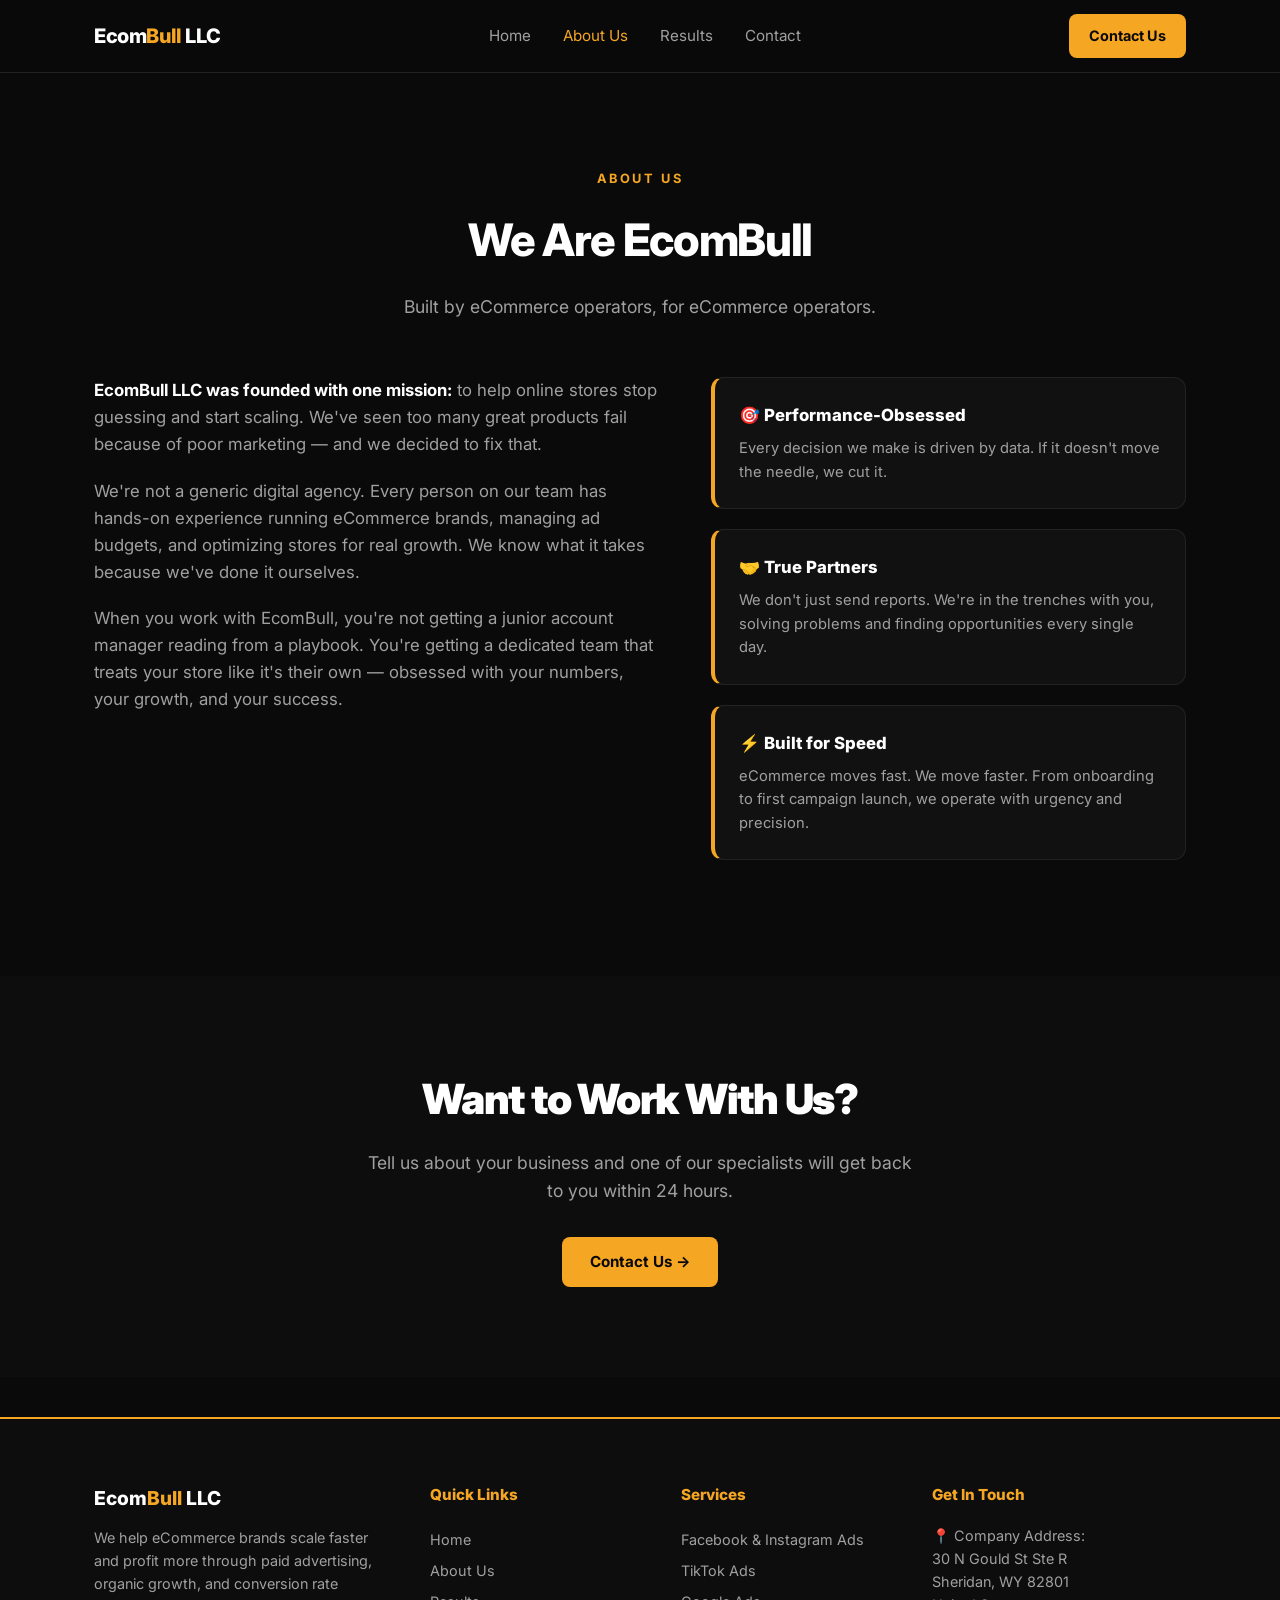
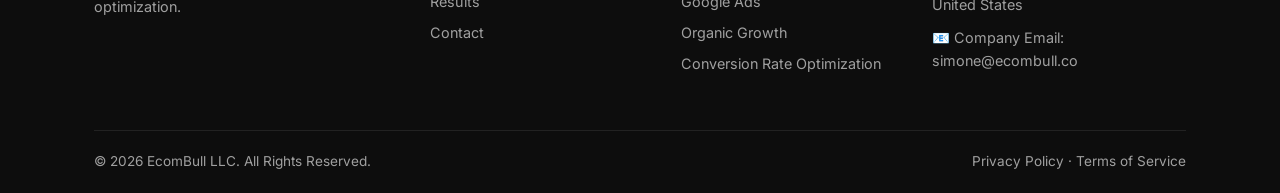
==== about.html @ 41df8f8f "Add files via upload" ====
<!DOCTYPE html>
<html lang="en">
<head>
  <meta charset="UTF-8">
  <meta name="viewport" content="width=device-width, initial-scale=1.0">
  <title>About Us — EcomBull LLC</title>
  <meta name="description" content="EcomBull LLC was founded with one mission: to help online stores stop guessing and start scaling. Built by eCommerce operators, for eCommerce operators.">
  <link rel="preconnect" href="https://fonts.googleapis.com">
  <link rel="preconnect" href="https://fonts.gstatic.com" crossorigin>
  <link href="https://fonts.googleapis.com/css2?family=Inter:wght@400;600;700;800;900&display=swap" rel="stylesheet">
  <link rel="stylesheet" href="style.css">
</head>
<body>

<!-- ============ NAVIGATION ============ -->
<nav class="nav">
  <div class="container nav-inner">
    <a href="index.html" class="nav-logo">Ecom<span>Bull</span> LLC</a>
    <ul class="nav-links" id="navLinks">
      <li><a href="index.html">Home</a></li>
      <li><a href="about.html" class="active">About Us</a></li>
      <li><a href="results.html">Results</a></li>
      <li><a href="contact.html">Contact</a></li>
    </ul>
    <a href="contact.html" class="btn btn-primary nav-cta">Contact Us</a>
    <button class="nav-toggle" id="navToggle" aria-label="Open menu">☰</button>
  </div>
</nav>

<!-- ============ ABOUT ============ -->
<section class="section">
  <div class="container">
    <span class="label">About Us</span>
    <h2 class="heading">We Are EcomBull</h2>
    <p class="subheading">Built by eCommerce operators, for eCommerce operators.</p>

    <div class="about-grid">
      <div class="about-text">
        <p><strong>EcomBull LLC was founded with one mission:</strong> to help online stores stop guessing and start scaling. We've seen too many great products fail because of poor marketing — and we decided to fix that.</p>
        <p>We're not a generic digital agency. Every person on our team has hands-on experience running eCommerce brands, managing ad budgets, and optimizing stores for real growth. We know what it takes because we've done it ourselves.</p>
        <p>When you work with EcomBull, you're not getting a junior account manager reading from a playbook. You're getting a dedicated team that treats your store like it's their own — obsessed with your numbers, your growth, and your success.</p>
      </div>

      <div>
        <div class="value-card">
          <h3>🎯 Performance-Obsessed</h3>
          <p>Every decision we make is driven by data. If it doesn't move the needle, we cut it.</p>
        </div>
        <div class="value-card">
          <h3>🤝 True Partners</h3>
          <p>We don't just send reports. We're in the trenches with you, solving problems and finding opportunities every single day.</p>
        </div>
        <div class="value-card">
          <h3>⚡ Built for Speed</h3>
          <p>eCommerce moves fast. We move faster. From onboarding to first campaign launch, we operate with urgency and precision.</p>
        </div>
      </div>
    </div>
  </div>
</section>

<!-- ============ FINAL CTA ============ -->
<section class="cta-section section-alt">
  <div class="container">
    <h2>Want to Work With Us?</h2>
    <p>Tell us about your business and one of our specialists will get back to you within 24 hours.</p>
    <a href="contact.html" class="btn btn-primary">Contact Us →</a>
  </div>
</section>

<!-- ============ FOOTER ============ -->
<footer class="footer">
  <div class="container">
    <div class="footer-grid">
      <div>
        <div class="footer-brand">Ecom<span>Bull</span> LLC</div>
        <p>We help eCommerce brands scale faster and profit more through paid advertising, organic growth, and conversion rate optimization.</p>
      </div>
      <div>
        <h4>Quick Links</h4>
        <ul>
          <li><a href="index.html">Home</a></li>
          <li><a href="about.html">About Us</a></li>
          <li><a href="results.html">Results</a></li>
          <li><a href="contact.html">Contact</a></li>
        </ul>
      </div>
      <div>
        <h4>Services</h4>
        <ul>
          <li><a href="index.html#services">Facebook &amp; Instagram Ads</a></li>
          <li><a href="index.html#services">TikTok Ads</a></li>
          <li><a href="index.html#services">Google Ads</a></li>
          <li><a href="index.html#services">Organic Growth</a></li>
          <li><a href="index.html#services">Conversion Rate Optimization</a></li>
        </ul>
      </div>
      <div>
        <h4>Get In Touch</h4>
        <p class="contact-line">📍 Company Address:<br>30 N Gould St Ste R<br>Sheridan, WY 82801<br>United States</p>
        <p class="contact-line">📧 Company Email:<br><a href="mailto:simone@ecombull.co">simone@ecombull.co</a></p>
      </div>
    </div>
    <div class="footer-bottom">
      <span>© 2026 EcomBull LLC. All Rights Reserved.</span>
      <span>Privacy Policy · Terms of Service</span>
    </div>
  </div>
</footer>

<script>
  document.getElementById('navToggle').addEventListener('click', function () {
    document.getElementById('navLinks').classList.toggle('open');
  });
</script>

</body>
</html>
---- style.css ----
/* ============ EcomBull LLC — Global Styles ============ */
:root {
  --bg: #0a0a0a;
  --card: #111111;
  --border: #222222;
  --accent: #f5a623;
  --text: #ffffff;
  --muted: #a0a0a0;
}

* { margin: 0; padding: 0; box-sizing: border-box; }

html { scroll-behavior: smooth; }

body {
  background: var(--bg);
  color: var(--text);
  font-family: 'Inter', -apple-system, BlinkMacSystemFont, sans-serif;
  line-height: 1.6;
}

a { color: inherit; text-decoration: none; }

.container { max-width: 1140px; margin: 0 auto; padding: 0 24px; }

/* ============ Navigation ============ */
.nav {
  position: sticky;
  top: 0;
  z-index: 100;
  background: rgba(10, 10, 10, 0.92);
  backdrop-filter: blur(10px);
  border-bottom: 1px solid var(--border);
}

.nav-inner {
  display: flex;
  align-items: center;
  justify-content: space-between;
  height: 72px;
}

.nav-logo { font-weight: 800; font-size: 1.25rem; letter-spacing: -0.02em; }
.nav-logo span { color: var(--accent); }

.nav-links { display: flex; gap: 32px; list-style: none; }
.nav-links a { color: var(--muted); font-size: 0.95rem; transition: color 0.2s; }
.nav-links a:hover, .nav-links a.active { color: var(--accent); }

.btn {
  display: inline-block;
  padding: 13px 28px;
  border-radius: 8px;
  font-weight: 700;
  font-size: 0.95rem;
  transition: all 0.25s;
  cursor: pointer;
  border: none;
}

.btn-primary { background: var(--accent); color: #0a0a0a; }
.btn-primary:hover { box-shadow: 0 0 24px rgba(245, 166, 35, 0.45); transform: translateY(-2px); }

.btn-outline { background: transparent; color: var(--text); border: 1.5px solid var(--border); }
.btn-outline:hover { border-color: var(--accent); color: var(--accent); }

.nav-cta { padding: 10px 20px; font-size: 0.9rem; }

.nav-toggle { display: none; background: none; border: none; color: var(--text); font-size: 1.6rem; cursor: pointer; }

/* ============ Sections ============ */
.section { padding: 96px 0; }
.section-alt { background: #0d0d0d; }

.label {
  display: block;
  text-align: center;
  color: var(--accent);
  font-size: 0.8rem;
  font-weight: 700;
  letter-spacing: 0.2em;
  text-transform: uppercase;
  margin-bottom: 16px;
}

.heading {
  text-align: center;
  font-size: clamp(1.8rem, 4vw, 2.8rem);
  font-weight: 800;
  letter-spacing: -0.03em;
  margin-bottom: 16px;
}

.subheading {
  text-align: center;
  color: var(--muted);
  font-size: 1.1rem;
  max-width: 640px;
  margin: 0 auto 56px;
}

/* ============ Hero ============ */
.hero { padding: 110px 0 80px; text-align: center; }

.hero h1 {
  font-size: clamp(2.3rem, 6vw, 4rem);
  font-weight: 900;
  letter-spacing: -0.04em;
  line-height: 1.12;
  margin-bottom: 24px;
}

.hero h1 .gold { color: var(--accent); }

.hero p {
  color: var(--muted);
  font-size: 1.15rem;
  max-width: 660px;
  margin: 0 auto 36px;
}

.hero-buttons { display: flex; gap: 16px; justify-content: center; flex-wrap: wrap; margin-bottom: 72px; }

/* ============ Stats ============ */
.stats { display: grid; grid-template-columns: repeat(4, 1fr); gap: 20px; }
.stats.three { grid-template-columns: repeat(3, 1fr); }

.stat-card {
  background: var(--card);
  border: 1px solid var(--border);
  border-top: 3px solid var(--accent);
  border-radius: 12px;
  padding: 28px 20px;
  text-align: center;
  transition: all 0.25s;
}

.stat-card:hover { box-shadow: 0 0 28px rgba(245, 166, 35, 0.18); }

.stat-number { font-size: 2.4rem; font-weight: 900; color: var(--accent); letter-spacing: -0.02em; }
.stat-label { color: var(--text); font-size: 0.95rem; margin-top: 6px; }

/* ============ Cards grid ============ */
.cards { display: grid; grid-template-columns: repeat(3, 1fr); gap: 24px; }

.card {
  background: var(--card);
  border: 1px solid var(--border);
  border-radius: 12px;
  padding: 28px;
  transition: all 0.25s;
}

.card:hover { border-color: var(--accent); box-shadow: 0 0 28px rgba(245, 166, 35, 0.15); }

.card-icon { font-size: 2rem; margin-bottom: 16px; }
.card h3 { font-size: 1.2rem; font-weight: 800; margin-bottom: 6px; }
.card .card-sub { color: var(--accent); font-size: 0.9rem; font-weight: 600; margin-bottom: 14px; }
.card p { color: var(--muted); font-size: 0.95rem; margin-bottom: 16px; }

.card ul { list-style: none; }
.card ul li { color: var(--muted); font-size: 0.9rem; padding: 4px 0; }
.card ul li::before { content: "✓ "; color: var(--accent); font-weight: 700; }

/* ============ Process steps ============ */
.steps { display: grid; grid-template-columns: repeat(4, 1fr); gap: 20px; }

.step {
  background: var(--card);
  border: 1px solid var(--border);
  border-top: 3px solid var(--accent);
  border-radius: 12px;
  padding: 28px 24px;
  transition: all 0.25s;
}

.step:hover { box-shadow: 0 0 28px rgba(245, 166, 35, 0.18); }

.step-number { font-size: 2.2rem; font-weight: 900; color: var(--accent); margin-bottom: 12px; }
.step h3 { font-size: 1.05rem; font-weight: 800; margin-bottom: 10px; }
.step p { color: var(--muted); font-size: 0.9rem; }

/* ============ Banner ============ */
.banner {
  background: var(--card);
  border-left: 4px solid var(--accent);
  border-radius: 12px;
  padding: 32px 36px;
  text-align: center;
  color: var(--muted);
  font-size: 1.05rem;
  margin-top: 56px;
}

/* ============ CTA section ============ */
.cta-section { text-align: center; padding: 90px 0; }
.cta-section h2 { font-size: clamp(1.8rem, 4vw, 2.6rem); font-weight: 900; letter-spacing: -0.03em; margin-bottom: 16px; }
.cta-section p { color: var(--muted); max-width: 560px; margin: 0 auto 32px; font-size: 1.1rem; }

/* ============ About ============ */
.about-grid { display: grid; grid-template-columns: 1.2fr 1fr; gap: 48px; align-items: start; }

.about-text p { color: var(--muted); font-size: 1.05rem; margin-bottom: 20px; }
.about-text p strong { color: var(--text); }

.value-card {
  background: var(--card);
  border: 1px solid var(--border);
  border-left: 4px solid var(--accent);
  border-radius: 12px;
  padding: 24px;
  margin-bottom: 20px;
}

.value-card h3 { font-size: 1.05rem; font-weight: 800; margin-bottom: 8px; }
.value-card p { color: var(--muted); font-size: 0.92rem; }

/* ============ Testimonials ============ */
.testimonials { display: grid; grid-template-columns: repeat(3, 1fr); gap: 24px; }

.testimonial {
  background: var(--card);
  border: 1px solid var(--border);
  border-radius: 12px;
  padding: 28px;
  display: flex;
  flex-direction: column;
  transition: all 0.25s;
}

.testimonial:hover { border-color: var(--accent); box-shadow: 0 0 28px rgba(245, 166, 35, 0.15); }

.testimonial .stars { color: var(--accent); font-size: 1.05rem; letter-spacing: 2px; margin-bottom: 14px; }
.testimonial blockquote { color: var(--muted); font-size: 0.95rem; flex: 1; margin-bottom: 20px; font-style: italic; }
.testimonial .author { font-weight: 700; font-size: 0.95rem; }
.testimonial .role { color: var(--muted); font-size: 0.85rem; }

.result-tag {
  display: inline-block;
  background: rgba(245, 166, 35, 0.12);
  color: var(--accent);
  font-size: 0.8rem;
  font-weight: 700;
  padding: 5px 12px;
  border-radius: 999px;
  margin-bottom: 14px;
  align-self: flex-start;
}

/* ============ Contact ============ */
.contact-grid { display: grid; grid-template-columns: 1fr 1.3fr; gap: 48px; align-items: start; }

.info-card {
  background: var(--card);
  border: 1px solid var(--border);
  border-left: 4px solid var(--accent);
  border-radius: 12px;
  padding: 24px;
  margin-bottom: 20px;
}

.info-card h3 { font-size: 1rem; font-weight: 800; margin-bottom: 8px; color: var(--accent); }
.info-card p { color: var(--muted); font-size: 0.95rem; }
.info-card a { color: var(--text); transition: color 0.2s; }
.info-card a:hover { color: var(--accent); }

.form-placeholder {
  background: var(--card);
  border: 1px dashed var(--border);
  border-radius: 12px;
  padding: 48px 32px;
  text-align: center;
  color: var(--muted);
}

/* ============ Footer ============ */
.footer {
  border-top: 2px solid var(--accent);
  background: #0d0d0d;
  padding: 64px 0 0;
  margin-top: 40px;
}

.footer-grid { display: grid; grid-template-columns: 1.4fr 1fr 1fr 1.2fr; gap: 40px; padding-bottom: 48px; }

.footer h4 { color: var(--accent); font-size: 0.95rem; font-weight: 800; margin-bottom: 16px; }
.footer-brand { font-weight: 800; font-size: 1.2rem; margin-bottom: 12px; }
.footer-brand span { color: var(--accent); }
.footer p, .footer li { color: var(--muted); font-size: 0.9rem; }
.footer ul { list-style: none; }
.footer ul li { padding: 4px 0; }
.footer ul li a:hover { color: var(--accent); }
.footer .contact-line { margin-bottom: 10px; }
.footer .contact-line a { color: var(--muted); }
.footer .contact-line a:hover { color: var(--accent); }

.footer-bottom {
  border-top: 1px solid var(--border);
  padding: 20px 0;
  display: flex;
  justify-content: space-between;
  flex-wrap: wrap;
  gap: 10px;
  color: var(--muted);
  font-size: 0.85rem;
}

/* ============ Responsive ============ */
@media (max-width: 900px) {
  .stats, .steps { grid-template-columns: repeat(2, 1fr); }
  .cards, .testimonials { grid-template-columns: 1fr 1fr; }
  .about-grid, .contact-grid { grid-template-columns: 1fr; }
  .footer-grid { grid-template-columns: 1fr 1fr; }
}

@media (max-width: 640px) {
  .nav-links { 
    display: none;
    position: absolute;
    top: 72px;
    left: 0;
    right: 0;
    background: #0d0d0d;
    border-bottom: 1px solid var(--border);
    flex-direction: column;
    gap: 0;
    padding: 12px 24px;
  }
  .nav-links.open { display: flex; }
  .nav-links li { padding: 10px 0; }
  .nav-toggle { display: block; }
  .nav-cta { display: none; }
  .stats, .stats.three, .steps, .cards, .testimonials, .footer-grid { grid-template-columns: 1fr; }
  .section { padding: 64px 0; }
  .hero { padding: 72px 0 56px; }
}
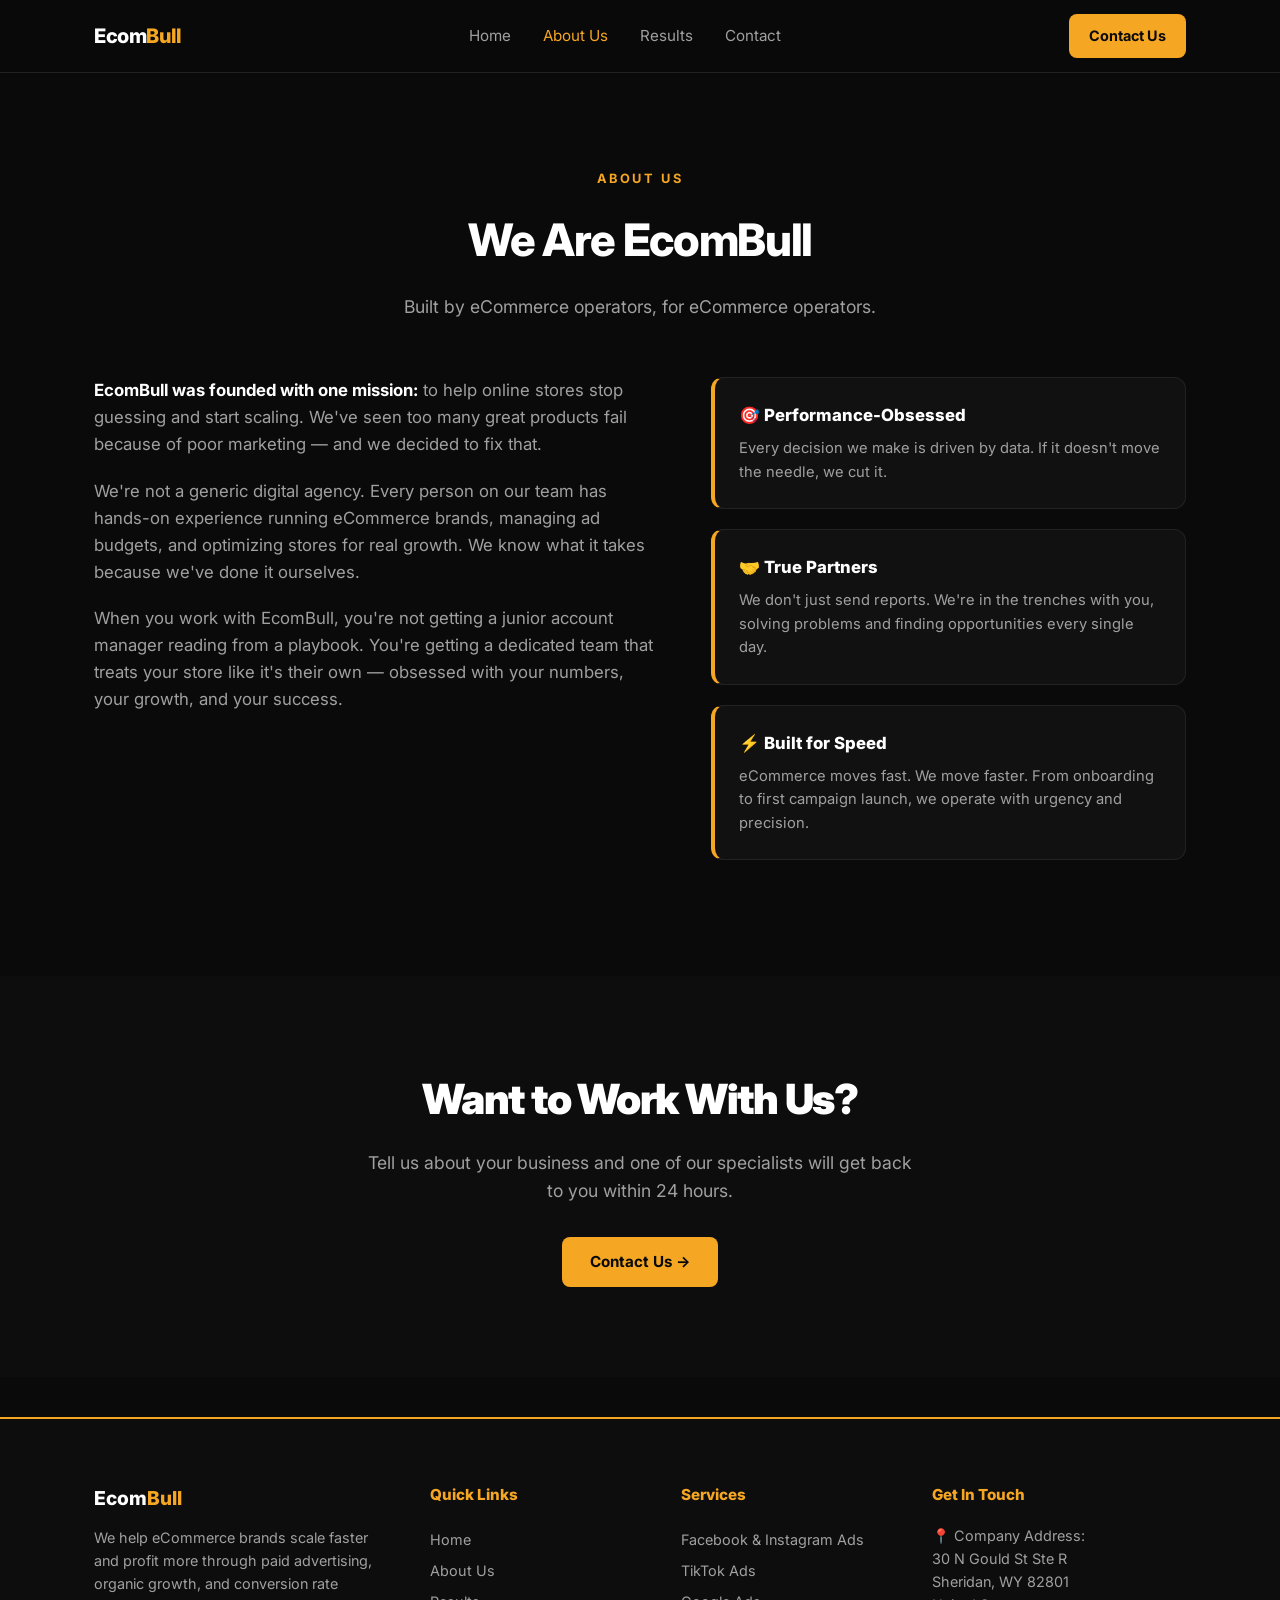
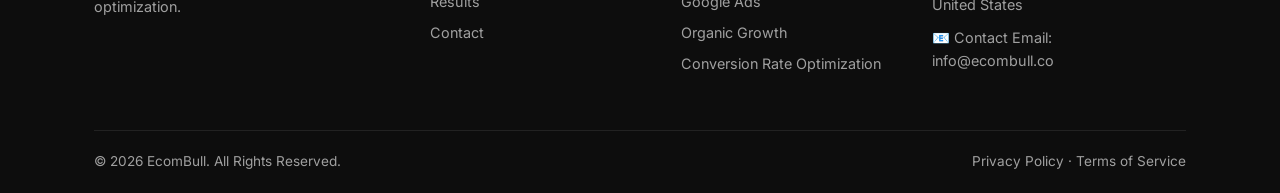
==== commit f755261a: "Add files via upload" ====
--- a/about.html
+++ b/about.html
@@ -3,8 +3,8 @@
 <head>
   <meta charset="UTF-8">
   <meta name="viewport" content="width=device-width, initial-scale=1.0">
-  <title>About Us — EcomBull LLC</title>
-  <meta name="description" content="EcomBull LLC was founded with one mission: to help online stores stop guessing and start scaling. Built by eCommerce operators, for eCommerce operators.">
+  <title>About Us — EcomBull</title>
+  <meta name="description" content="EcomBull was founded with one mission: to help online stores stop guessing and start scaling. Built by eCommerce operators, for eCommerce operators.">
   <link rel="preconnect" href="https://fonts.googleapis.com">
   <link rel="preconnect" href="https://fonts.gstatic.com" crossorigin>
   <link href="https://fonts.googleapis.com/css2?family=Inter:wght@400;600;700;800;900&display=swap" rel="stylesheet">
@@ -15,7 +15,7 @@
 <!-- ============ NAVIGATION ============ -->
 <nav class="nav">
   <div class="container nav-inner">
-    <a href="index.html" class="nav-logo">Ecom<span>Bull</span> LLC</a>
+    <a href="index.html" class="nav-logo">Ecom<span>Bull</span></a>
     <ul class="nav-links" id="navLinks">
       <li><a href="index.html">Home</a></li>
       <li><a href="about.html" class="active">About Us</a></li>
@@ -36,7 +36,7 @@
 
     <div class="about-grid">
       <div class="about-text">
-        <p><strong>EcomBull LLC was founded with one mission:</strong> to help online stores stop guessing and start scaling. We've seen too many great products fail because of poor marketing — and we decided to fix that.</p>
+        <p><strong>EcomBull was founded with one mission:</strong> to help online stores stop guessing and start scaling. We've seen too many great products fail because of poor marketing — and we decided to fix that.</p>
         <p>We're not a generic digital agency. Every person on our team has hands-on experience running eCommerce brands, managing ad budgets, and optimizing stores for real growth. We know what it takes because we've done it ourselves.</p>
         <p>When you work with EcomBull, you're not getting a junior account manager reading from a playbook. You're getting a dedicated team that treats your store like it's their own — obsessed with your numbers, your growth, and your success.</p>
       </div>
@@ -73,7 +73,7 @@
   <div class="container">
     <div class="footer-grid">
       <div>
-        <div class="footer-brand">Ecom<span>Bull</span> LLC</div>
+        <div class="footer-brand">Ecom<span>Bull</span></div>
         <p>We help eCommerce brands scale faster and profit more through paid advertising, organic growth, and conversion rate optimization.</p>
       </div>
       <div>
@@ -98,11 +98,11 @@
       <div>
         <h4>Get In Touch</h4>
         <p class="contact-line">📍 Company Address:<br>30 N Gould St Ste R<br>Sheridan, WY 82801<br>United States</p>
-        <p class="contact-line">📧 Company Email:<br><a href="mailto:simone@ecombull.co">simone@ecombull.co</a></p>
+        <p class="contact-line">📧 Contact Email:<br><a href="mailto:info@ecombull.co">info@ecombull.co</a></p>
       </div>
     </div>
     <div class="footer-bottom">
-      <span>© 2026 EcomBull LLC. All Rights Reserved.</span>
+      <span>© 2026 EcomBull. All Rights Reserved.</span>
       <span>Privacy Policy · Terms of Service</span>
     </div>
   </div>
